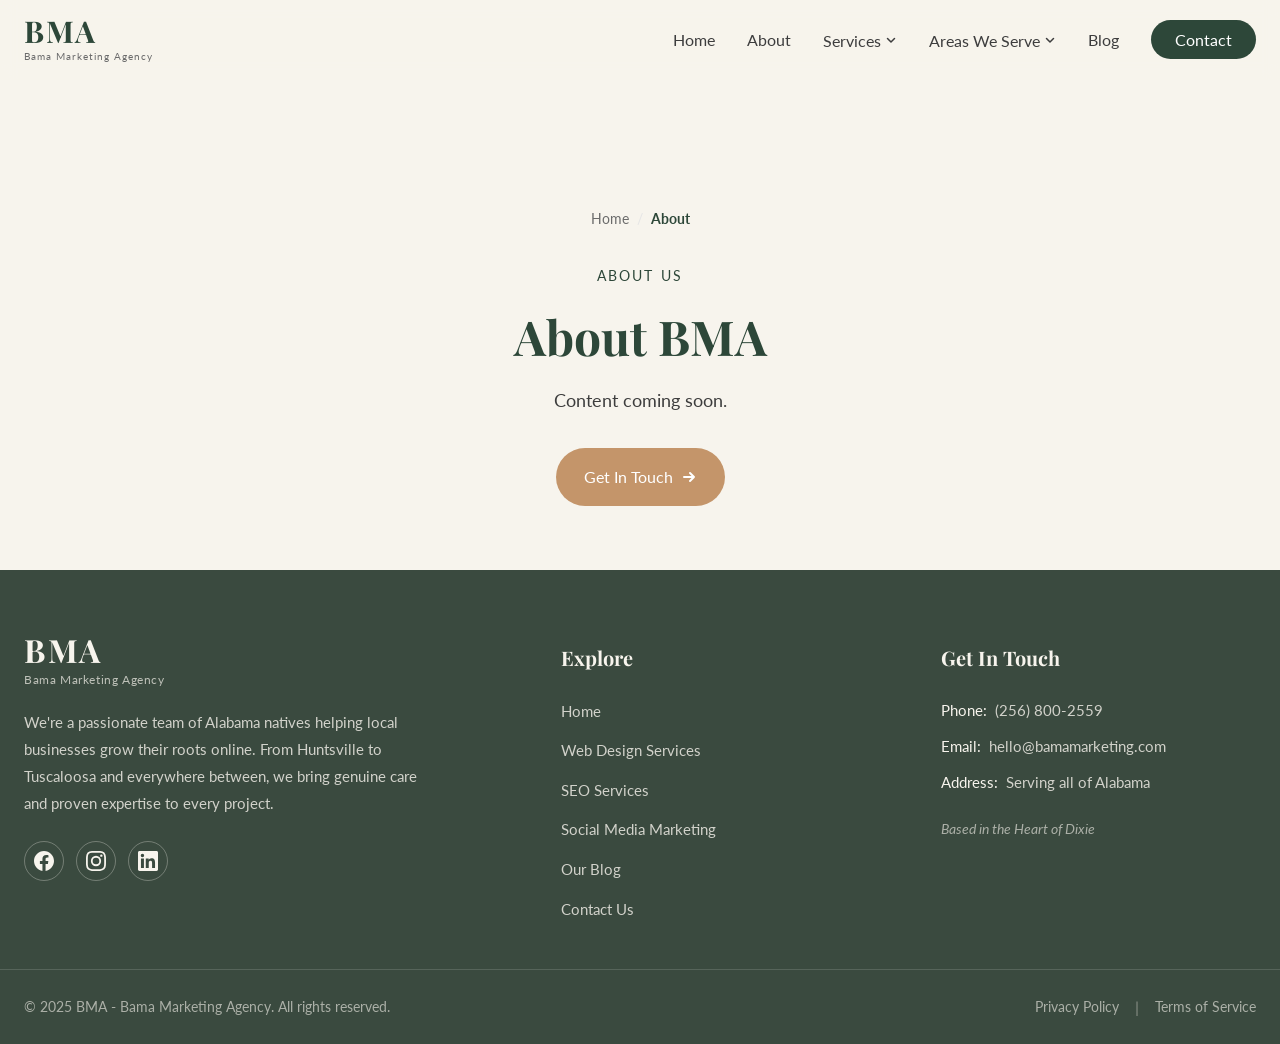
==== about.html @ 66d039c9 "Add blank page structure for all menu navigation links Create 10 new pages with consistent navigatio" ====
<!DOCTYPE html>
<html lang="en">
<head>
  <meta charset="UTF-8">
  <meta name="viewport" content="width=device-width, initial-scale=1.0">
  <title>About Us - BMA | Bama Marketing Agency</title>
  <link rel="preconnect" href="https://fonts.googleapis.com">
  <link rel="preconnect" href="https://fonts.gstatic.com" crossorigin>
  <link href="https://fonts.googleapis.com/css2?family=Lato:wght@400;700&family=Playfair+Display:wght@700&display=swap" rel="stylesheet">
  <link rel="stylesheet" href="styles.css">
</head>
<body>
  <nav class="main-nav">
    <div class="container">
      <!-- Logo -->
      <a href="/" class="logo">
        <span class="logo-text">BMA</span>
        <span class="logo-subtext">Bama Marketing Agency</span>
      </a>

      <!-- Desktop Navigation -->
      <ul class="nav-links">
        <li><a href="/" class="nav-link">Home</a></li>
        <li><a href="/about" class="nav-link">About</a></li>

        <!-- Services Dropdown -->
        <li class="dropdown">
          <button class="nav-link dropdown-trigger">
            Services
            <svg class="dropdown-chevron" width="12" height="12" viewBox="0 0 12 12" fill="none" xmlns="http://www.w3.org/2000/svg">
              <path d="M2.5 4.5L6 8L9.5 4.5" stroke="currentColor" stroke-width="1.5" stroke-linecap="round" stroke-linejoin="round"/>
            </svg>
          </button>
          <div class="dropdown-panel">
            <a href="/services/web-design" class="dropdown-link">Web Design</a>
            <a href="/services/seo" class="dropdown-link">SEO</a>
            <a href="/services/social-media" class="dropdown-link">Social Media</a>
          </div>
        </li>

        <!-- Areas Dropdown -->
        <li class="dropdown">
          <button class="nav-link dropdown-trigger">
            Areas We Serve
            <svg class="dropdown-chevron" width="12" height="12" viewBox="0 0 12 12" fill="none" xmlns="http://www.w3.org/2000/svg">
              <path d="M2.5 4.5L6 8L9.5 4.5" stroke="currentColor" stroke-width="1.5" stroke-linecap="round" stroke-linejoin="round"/>
            </svg>
          </button>
          <div class="dropdown-panel">
            <a href="/areas/huntsville" class="dropdown-link">Huntsville</a>
            <a href="/areas/birmingham" class="dropdown-link">Birmingham</a>
            <a href="/areas/tuscaloosa" class="dropdown-link">Tuscaloosa</a>
          </div>
        </li>

        <li><a href="/blog" class="nav-link">Blog</a></li>

        <li><a href="/contact" class="contact-btn">Contact</a></li>
      </ul>

      <!-- Mobile Menu Toggle -->
      <button class="mobile-menu-toggle" aria-label="Toggle mobile menu" aria-expanded="false">
        <span class="hamburger-icon">
          <span class="hamburger-line"></span>
          <span class="hamburger-line"></span>
          <span class="hamburger-line"></span>
        </span>
      </button>
    </div>
  </nav>

  <!-- Mobile Menu Overlay -->
  <div class="mobile-menu">
    <a href="/" class="mobile-nav-link">Home</a>
    <a href="/about" class="mobile-nav-link">About</a>

    <!-- Mobile Services Accordion -->
    <div class="mobile-accordion">
      <button class="mobile-accordion-header">
        Services
        <svg class="accordion-chevron" width="16" height="16" viewBox="0 0 12 12" fill="none" xmlns="http://www.w3.org/2000/svg">
          <path d="M2.5 4.5L6 8L9.5 4.5" stroke="currentColor" stroke-width="1.5" stroke-linecap="round" stroke-linejoin="round"/>
        </svg>
      </button>
      <div class="mobile-accordion-content">
        <a href="/services/web-design" class="mobile-accordion-link">Web Design</a>
        <a href="/services/seo" class="mobile-accordion-link">SEO</a>
        <a href="/services/social-media" class="mobile-accordion-link">Social Media</a>
      </div>
    </div>

    <!-- Mobile Areas Accordion -->
    <div class="mobile-accordion">
      <button class="mobile-accordion-header">
        Areas We Serve
        <svg class="accordion-chevron" width="16" height="16" viewBox="0 0 12 12" fill="none" xmlns="http://www.w3.org/2000/svg">
          <path d="M2.5 4.5L6 8L9.5 4.5" stroke="currentColor" stroke-width="1.5" stroke-linecap="round" stroke-linejoin="round"/>
        </svg>
      </button>
      <div class="mobile-accordion-content">
        <a href="/areas/huntsville" class="mobile-accordion-link">Huntsville</a>
        <a href="/areas/birmingham" class="mobile-accordion-link">Birmingham</a>
        <a href="/areas/tuscaloosa" class="mobile-accordion-link">Tuscaloosa</a>
      </div>
    </div>

    <a href="/blog" class="mobile-nav-link">Blog</a>

    <a href="/contact" class="mobile-contact-btn">Contact</a>
  </div>

  <!-- Main Content -->
  <main class="main-content">
    <!-- Page Hero Section -->
    <section class="page-hero">
      <div class="page-hero-container">
        <!-- Breadcrumb -->
        <nav class="breadcrumb" aria-label="Breadcrumb">
          <a href="/">Home</a>
          <span class="breadcrumb-separator">/</span>
          <span class="breadcrumb-current">About</span>
        </nav>

        <span class="section-label">About Us</span>
        <h1 class="page-hero-title">About BMA</h1>
        <p class="page-hero-subtitle">Content coming soon.</p>
        <a href="/contact" class="btn btn-primary">
          Get In Touch
          <svg width="16" height="16" viewBox="0 0 16 16" fill="none" xmlns="http://www.w3.org/2000/svg">
            <path d="M3 8H13M13 8L9 4M13 8L9 12" stroke="currentColor" stroke-width="2" stroke-linecap="round" stroke-linejoin="round"/>
          </svg>
        </a>
      </div>
    </section>
  </main>

  <!-- Footer -->
  <footer class="site-footer">
    <div class="footer-container">
      <div class="footer-content">
        <!-- Brand Column -->
        <div class="footer-brand">
          <a href="/" class="footer-logo">
            <span class="footer-logo-text">BMA</span>
            <span class="footer-logo-subtext">Bama Marketing Agency</span>
          </a>
          <p class="footer-description">We're a passionate team of Alabama natives helping local businesses grow their roots online. From Huntsville to Tuscaloosa and everywhere between, we bring genuine care and proven expertise to every project.</p>
          <div class="footer-social">
            <a href="https://facebook.com" class="social-link" aria-label="Facebook">
              <svg width="20" height="20" viewBox="0 0 24 24" fill="currentColor" xmlns="http://www.w3.org/2000/svg">
                <path d="M24 12.073c0-6.627-5.373-12-12-12s-12 5.373-12 12c0 5.99 4.388 10.954 10.125 11.854v-8.385H7.078v-3.47h3.047V9.43c0-3.007 1.792-4.669 4.533-4.669 1.312 0 2.686.235 2.686.235v2.953H15.83c-1.491 0-1.956.925-1.956 1.874v2.25h3.328l-.532 3.47h-2.796v8.385C19.612 23.027 24 18.062 24 12.073z"/>
              </svg>
            </a>
            <a href="https://instagram.com" class="social-link" aria-label="Instagram">
              <svg width="20" height="20" viewBox="0 0 24 24" fill="currentColor" xmlns="http://www.w3.org/2000/svg">
                <path d="M12 2.163c3.204 0 3.584.012 4.85.07 3.252.148 4.771 1.691 4.919 4.919.058 1.265.069 1.645.069 4.849 0 3.205-.012 3.584-.069 4.849-.149 3.225-1.664 4.771-4.919 4.919-1.266.058-1.644.07-4.85.07-3.204 0-3.584-.012-4.849-.07-3.26-.149-4.771-1.699-4.919-4.92-.058-1.265-.07-1.644-.07-4.849 0-3.204.013-3.583.07-4.849.149-3.227 1.664-4.771 4.919-4.919 1.266-.057 1.645-.069 4.849-.069zM12 0C8.741 0 8.333.014 7.053.072 2.695.272.273 2.69.073 7.052.014 8.333 0 8.741 0 12c0 3.259.014 3.668.072 4.948.2 4.358 2.618 6.78 6.98 6.98C8.333 23.986 8.741 24 12 24c3.259 0 3.668-.014 4.948-.072 4.354-.2 6.782-2.618 6.979-6.98.059-1.28.073-1.689.073-4.948 0-3.259-.014-3.667-.072-4.947-.196-4.354-2.617-6.78-6.979-6.98C15.668.014 15.259 0 12 0zm0 5.838a6.162 6.162 0 100 12.324 6.162 6.162 0 000-12.324zM12 16a4 4 0 110-8 4 4 0 010 8zm6.406-11.845a1.44 1.44 0 100 2.881 1.44 1.44 0 000-2.881z"/>
              </svg>
            </a>
            <a href="https://linkedin.com" class="social-link" aria-label="LinkedIn">
              <svg width="20" height="20" viewBox="0 0 24 24" fill="currentColor" xmlns="http://www.w3.org/2000/svg">
                <path d="M20.447 20.452h-3.554v-5.569c0-1.328-.027-3.037-1.852-3.037-1.853 0-2.136 1.445-2.136 2.939v5.667H9.351V9h3.414v1.561h.046c.477-.9 1.637-1.85 3.37-1.85 3.601 0 4.267 2.37 4.267 5.455v6.286zM5.337 7.433a2.062 2.062 0 01-2.063-2.065 2.064 2.064 0 112.063 2.065zm1.782 13.019H3.555V9h3.564v11.452zM22.225 0H1.771C.792 0 0 .774 0 1.729v20.542C0 23.227.792 24 1.771 24h20.451C23.2 24 24 23.227 24 22.271V1.729C24 .774 23.2 0 22.222 0h.003z"/>
              </svg>
            </a>
          </div>
        </div>

        <!-- Explore Column -->
        <div class="footer-nav">
          <h4 class="footer-heading">Explore</h4>
          <ul class="footer-links">
            <li><a href="/">Home</a></li>
            <li><a href="/services/web-design">Web Design Services</a></li>
            <li><a href="/services/seo">SEO Services</a></li>
            <li><a href="/services/social-media">Social Media Marketing</a></li>
            <li><a href="/blog">Our Blog</a></li>
            <li><a href="/contact">Contact Us</a></li>
          </ul>
        </div>

        <!-- Contact Column -->
        <div class="footer-contact">
          <h4 class="footer-heading">Get In Touch</h4>
          <ul class="footer-contact-list">
            <li>
              <span class="contact-label">Phone:</span>
              <a href="tel:2568002559">(256) 800-2559</a>
            </li>
            <li>
              <span class="contact-label">Email:</span>
              <a href="mailto:hello@bamamarketing.com">hello@bamamarketing.com</a>
            </li>
            <li>
              <span class="contact-label">Address:</span>
              <span>Serving all of Alabama</span>
            </li>
          </ul>
          <p class="footer-tagline">Based in the Heart of Dixie</p>
        </div>
      </div>
    </div>

    <!-- Footer Bottom -->
    <div class="footer-bottom">
      <div class="footer-bottom-container">
        <p class="footer-copyright">&copy; 2025 BMA - Bama Marketing Agency. All rights reserved.</p>
        <div class="footer-legal">
          <a href="/privacy">Privacy Policy</a>
          <span class="footer-divider">|</span>
          <a href="/terms">Terms of Service</a>
        </div>
      </div>
    </div>
  </footer>

  <script src="script.js"></script>
</body>
</html>
---- styles.css ----
/* ===================================
   CSS Variables & Base Styles
   =================================== */

:root {
  /* Colors */
  --deep-forest-green: #2D4739;
  --warm-cream: #F7F4ED;
  --charcoal-brown: #3D3D3D;
  --warm-gray: #6B6B6B;
  --light-sand: #EDE8DD;
  --border-color: #E5E5E5;
  --terracotta: #C4956A;
  --terracotta-hover: #B8895E;

  /* Typography */
  --font-heading: 'Playfair Display', serif;
  --font-body: 'Lato', sans-serif;

  /* Spacing */
  --header-height: 80px;
  --container-padding: 1.5rem;
  --nav-gap: 2rem;
}

/* Reset */
*,
*::before,
*::after {
  box-sizing: border-box;
  margin: 0;
  padding: 0;
}

body {
  font-family: var(--font-body);
  background-color: var(--warm-cream);
  color: var(--charcoal-brown);
  line-height: 1.6;
}

a {
  text-decoration: none;
  color: inherit;
}

button {
  background: none;
  border: none;
  cursor: pointer;
  font-family: inherit;
}

ul {
  list-style: none;
}

/* ===================================
   Animations
   =================================== */

@keyframes fadeIn {
  from {
    opacity: 0;
    transform: translateY(10px);
  }
  to {
    opacity: 1;
    transform: translateY(0);
  }
}

.fade-in {
  animation: fadeIn 0.3s ease-out forwards;
}

/* ===================================
   Main Navigation
   =================================== */

.main-nav {
  position: fixed;
  top: 0;
  left: 0;
  right: 0;
  height: var(--header-height);
  background-color: rgba(247, 244, 237, 0.95);
  backdrop-filter: blur(8px);
  -webkit-backdrop-filter: blur(8px);
  z-index: 50;
  transition: background-color 0.3s ease, box-shadow 0.3s ease;
}

.main-nav.scrolled {
  background-color: var(--warm-cream);
  box-shadow: 0 4px 6px rgba(0, 0, 0, 0.1);
}

.main-nav .container {
  max-width: 1280px;
  margin: 0 auto;
  padding: 0 var(--container-padding);
  height: 100%;
  display: flex;
  align-items: center;
  justify-content: space-between;
}

/* ===================================
   Logo
   =================================== */

.logo {
  display: flex;
  flex-direction: column;
  text-decoration: none;
}

.logo-text {
  font-family: var(--font-heading);
  font-size: 1.875rem;
  font-weight: 700;
  color: var(--deep-forest-green);
  letter-spacing: 0.05em;
  line-height: 1;
}

.logo-subtext {
  font-family: var(--font-body);
  font-size: 10px;
  color: var(--warm-gray);
  letter-spacing: 0.1em;
  margin-top: 2px;
}

/* ===================================
   Desktop Navigation Links
   =================================== */

.nav-links {
  display: none;
  align-items: center;
  gap: var(--nav-gap);
}

@media (min-width: 1024px) {
  .nav-links {
    display: flex;
  }
}

.nav-link {
  font-family: var(--font-body);
  font-weight: 400;
  color: var(--charcoal-brown);
  position: relative;
  padding: 0.5rem 0;
  transition: color 0.2s ease;
  display: inline-flex;
  align-items: center;
  gap: 0.25rem;
}

.nav-link:hover {
  color: var(--deep-forest-green);
}

/* Underline animation for regular nav links */
.nav-links > li > a.nav-link::after {
  content: '';
  position: absolute;
  bottom: 0;
  left: 0;
  width: 100%;
  height: 2px;
  background: var(--deep-forest-green);
  transform: scaleX(0);
  transform-origin: right;
  transition: transform 0.3s ease;
}

.nav-links > li > a.nav-link:hover::after {
  transform: scaleX(1);
  transform-origin: left;
}

/* ===================================
   Dropdown Menu
   =================================== */

.dropdown {
  position: relative;
}

.dropdown-trigger {
  font-size: 1rem;
  display: inline-flex;
  align-items: center;
  gap: 0.25rem;
}

.dropdown-chevron {
  transition: transform 0.2s ease;
}

.dropdown:hover .dropdown-chevron,
.dropdown.keyboard-open .dropdown-chevron {
  transform: rotate(180deg);
}

.dropdown-panel {
  position: absolute;
  top: 100%;
  left: 50%;
  transform: translateX(-50%);
  padding-top: 8px;
  visibility: hidden;
  opacity: 0;
  transition: opacity 0.2s ease, visibility 0.2s ease;
}

.dropdown:hover .dropdown-panel,
.dropdown.keyboard-open .dropdown-panel {
  visibility: visible;
  opacity: 1;
}

.dropdown-panel::before {
  content: '';
  position: absolute;
  top: 0;
  left: 0;
  right: 0;
  height: 8px;
}

.dropdown-panel > a {
  display: block;
}

.dropdown-panel > a:first-child {
  border-radius: 12px 12px 0 0;
}

.dropdown-panel > a:last-child {
  border-radius: 0 0 12px 12px;
}

.dropdown-panel {
  width: 12rem;
}

.dropdown-panel > .dropdown-link:first-child {
  border-radius: 12px 12px 0 0;
}

.dropdown-panel > .dropdown-link:last-child {
  border-radius: 0 0 12px 12px;
}

/* Inner dropdown container */
.dropdown-panel {
  background: var(--warm-cream);
  border: 1px solid var(--border-color);
  border-radius: 12px;
  box-shadow: 0 10px 25px rgba(0, 0, 0, 0.15);
  padding: 8px 0;
  overflow: hidden;
}

.dropdown-link {
  display: block;
  padding: 12px 16px;
  color: var(--charcoal-brown);
  transition: background-color 0.2s ease, color 0.2s ease;
}

.dropdown-link:hover {
  background-color: var(--light-sand);
  color: var(--deep-forest-green);
}

/* ===================================
   Contact Button (Desktop)
   =================================== */

.contact-btn {
  background-color: var(--deep-forest-green);
  color: white !important;
  border-radius: 9999px;
  padding: 10px 24px;
  transition: background-color 0.2s ease;
}

.contact-btn:hover {
  background-color: rgba(45, 71, 57, 0.9);
}

/* Remove underline effect from contact button */
.contact-btn::after {
  display: none !important;
}

/* ===================================
   Mobile Menu Toggle
   =================================== */

.mobile-menu-toggle {
  display: flex;
  align-items: center;
  justify-content: center;
  width: 24px;
  height: 24px;
  padding: 0;
  z-index: 60;
}

@media (min-width: 1024px) {
  .mobile-menu-toggle {
    display: none;
  }
}

.hamburger-icon {
  display: flex;
  flex-direction: column;
  justify-content: space-between;
  width: 24px;
  height: 18px;
  position: relative;
}

.hamburger-line {
  display: block;
  width: 100%;
  height: 2px;
  background-color: var(--deep-forest-green);
  border-radius: 2px;
  transition: transform 0.3s ease, opacity 0.3s ease;
}

/* Hamburger to X animation */
.mobile-menu-toggle.active .hamburger-line:nth-child(1) {
  transform: translateY(8px) rotate(45deg);
}

.mobile-menu-toggle.active .hamburger-line:nth-child(2) {
  opacity: 0;
}

.mobile-menu-toggle.active .hamburger-line:nth-child(3) {
  transform: translateY(-8px) rotate(-45deg);
}

/* ===================================
   Mobile Menu Overlay
   =================================== */

.mobile-menu {
  position: fixed;
  top: var(--header-height);
  left: 0;
  right: 0;
  bottom: 0;
  background-color: var(--warm-cream);
  z-index: 40;
  display: none;
  flex-direction: column;
  align-items: center;
  padding-top: 32px;
  gap: 24px;
  overflow-y: auto;
}

.mobile-menu.active {
  display: flex;
  animation: fadeIn 0.3s ease-out forwards;
}

@media (min-width: 1024px) {
  .mobile-menu {
    display: none !important;
  }
}

/* ===================================
   Mobile Navigation Links
   =================================== */

.mobile-nav-link {
  font-family: var(--font-heading);
  font-size: 1.25rem;
  color: var(--charcoal-brown);
  transition: color 0.2s ease;
}

.mobile-nav-link:hover {
  color: var(--deep-forest-green);
}

/* ===================================
   Mobile Accordion
   =================================== */

.mobile-accordion {
  width: 100%;
  text-align: center;
}

.mobile-accordion-header {
  font-family: var(--font-heading);
  font-size: 1.25rem;
  color: var(--charcoal-brown);
  width: 100%;
  padding: 0 32px;
  display: inline-flex;
  align-items: center;
  justify-content: center;
  gap: 0.5rem;
  transition: color 0.2s ease;
}

.mobile-accordion-header:hover {
  color: var(--deep-forest-green);
}

.accordion-chevron {
  transition: transform 0.3s ease;
}

.mobile-accordion.active .accordion-chevron {
  transform: rotate(180deg);
}

.mobile-accordion-content {
  display: none;
  flex-direction: column;
  align-items: center;
  gap: 8px;
  padding: 16px 16px 0 16px;
  animation: fadeIn 0.3s ease-out forwards;
}

.mobile-accordion.active .mobile-accordion-content {
  display: flex;
}

.mobile-accordion-link {
  font-family: var(--font-body);
  font-size: 18px;
  color: var(--warm-gray);
  transition: color 0.2s ease;
}

.mobile-accordion-link:hover {
  color: var(--deep-forest-green);
}

/* ===================================
   Mobile Contact Button
   =================================== */

.mobile-contact-btn {
  background-color: var(--deep-forest-green);
  color: white;
  border-radius: 9999px;
  padding: 24px 32px;
  font-size: 18px;
  margin-top: 16px;
  transition: background-color 0.2s ease;
}

.mobile-contact-btn:hover {
  background-color: rgba(45, 71, 57, 0.9);
}

/* ===================================
   Main Content
   =================================== */

.main-content {
  padding-top: var(--header-height);
}

/* ===================================
   Hero Section
   =================================== */

.hero {
  position: relative;
  min-height: 100vh;
  display: flex;
  flex-direction: column;
  justify-content: center;
  overflow: hidden;
}

.hero-background {
  position: absolute;
  inset: 0;
  z-index: -1;
}

.hero-bg-image {
  width: 100%;
  height: 100%;
  object-fit: cover;
  object-position: center;
}

.hero-overlay {
  position: absolute;
  inset: 0;
  background: linear-gradient(
    to right,
    rgba(0, 0, 0, 0.5) 0%,
    rgba(0, 0, 0, 0.3) 50%,
    rgba(0, 0, 0, 0.1) 100%
  );
}

.hero-content {
  position: relative;
  z-index: 1;
  max-width: 700px;
  padding: 2rem var(--container-padding);
  margin-left: 5%;
}

@media (min-width: 768px) {
  .hero-content {
    margin-left: 8%;
    padding: 2rem;
  }
}

@media (min-width: 1024px) {
  .hero-content {
    margin-left: 10%;
  }
}

.hero-title {
  font-family: var(--font-heading);
  font-size: clamp(2.5rem, 5vw, 4rem);
  font-weight: 700;
  color: var(--warm-cream);
  line-height: 1.1;
  margin-bottom: 1.5rem;
}

.hero-subtitle {
  font-family: var(--font-body);
  font-size: clamp(1rem, 2vw, 1.25rem);
  color: rgba(247, 244, 237, 0.9);
  line-height: 1.7;
  margin-bottom: 2rem;
  max-width: 550px;
}

/* Hero Buttons */
.hero-buttons {
  display: flex;
  flex-wrap: wrap;
  gap: 1rem;
}

.btn {
  display: inline-flex;
  align-items: center;
  justify-content: center;
  gap: 0.5rem;
  font-family: var(--font-body);
  font-size: 1rem;
  font-weight: 400;
  padding: 1rem 1.75rem;
  border-radius: 9999px;
  transition: all 0.2s ease;
  text-decoration: none;
}

.btn-primary {
  background-color: var(--terracotta);
  color: white;
}

.btn-primary:hover {
  background-color: var(--terracotta-hover);
}

.btn-outline {
  background-color: transparent;
  color: white;
  border: 1.5px solid rgba(255, 255, 255, 0.8);
}

.btn-outline:hover {
  background-color: rgba(255, 255, 255, 0.1);
  border-color: white;
}

/* Scroll Indicator */
.hero-scroll-indicator {
  position: absolute;
  bottom: 2rem;
  left: 50%;
  transform: translateX(-50%);
  display: flex;
  flex-direction: column;
  align-items: center;
  gap: 0.5rem;
  color: rgba(255, 255, 255, 0.8);
  cursor: pointer;
  transition: color 0.2s ease;
}

.hero-scroll-indicator:hover {
  color: white;
}

.hero-scroll-indicator span {
  font-family: var(--font-body);
  font-size: 0.75rem;
  letter-spacing: 0.15em;
  font-weight: 400;
}

.hero-scroll-indicator svg {
  animation: bounceDown 2s infinite;
}

@keyframes bounceDown {
  0%, 20%, 50%, 80%, 100% {
    transform: translateY(0);
  }
  40% {
    transform: translateY(6px);
  }
  60% {
    transform: translateY(3px);
  }
}

/* ===================================
   About Section (Who We Are)
   =================================== */

.about-section {
  background-color: var(--warm-cream);
  padding: 5rem var(--container-padding);
}

.about-container {
  max-width: 1280px;
  margin: 0 auto;
  display: grid;
  grid-template-columns: 1fr;
  gap: 3rem;
  align-items: center;
}

@media (min-width: 1024px) {
  .about-container {
    grid-template-columns: 1fr 1fr;
    gap: 4rem;
  }
}

.about-content {
  order: 2;
}

@media (min-width: 1024px) {
  .about-content {
    order: 1;
  }
}

.section-label {
  display: inline-block;
  font-family: var(--font-body);
  font-size: 0.875rem;
  font-weight: 400;
  color: var(--deep-forest-green);
  text-transform: uppercase;
  letter-spacing: 0.15em;
  margin-bottom: 1rem;
}

.about-title {
  font-family: var(--font-heading);
  font-size: clamp(1.75rem, 3vw, 2.5rem);
  font-weight: 700;
  color: var(--deep-forest-green);
  line-height: 1.2;
  margin-bottom: 1.5rem;
}

.about-text {
  display: flex;
  flex-direction: column;
  gap: 1.25rem;
}

.about-text p {
  font-family: var(--font-body);
  font-size: 1rem;
  line-height: 1.8;
  color: var(--charcoal-brown);
}

@media (min-width: 768px) {
  .about-text p {
    font-size: 1.0625rem;
  }
}

.about-image {
  order: 1;
}

@media (min-width: 1024px) {
  .about-image {
    order: 2;
  }
}

.about-image img {
  width: 100%;
  height: auto;
  border-radius: 12px;
  box-shadow: 0 20px 40px rgba(0, 0, 0, 0.1);
}

/* ===================================
   Services Section (What We Do)
   =================================== */

.services-section {
  position: relative;
  background-color: var(--light-sand);
  padding: 5rem var(--container-padding);
  overflow: hidden;
}

.services-decoration {
  position: absolute;
  top: 0;
  left: 0;
  width: 200px;
  height: 100%;
  background: linear-gradient(
    135deg,
    rgba(45, 71, 57, 0.15) 0%,
    rgba(45, 71, 57, 0.05) 50%,
    transparent 100%
  );
  border-radius: 0 0 50% 0;
  pointer-events: none;
}

@media (min-width: 768px) {
  .services-decoration {
    width: 300px;
  }
}

.services-container {
  position: relative;
  max-width: 1280px;
  margin: 0 auto;
}

.services-header {
  text-align: center;
  max-width: 800px;
  margin: 0 auto 3rem;
}

.services-title {
  font-family: var(--font-heading);
  font-size: clamp(1.75rem, 4vw, 2.75rem);
  font-weight: 700;
  color: var(--deep-forest-green);
  line-height: 1.2;
  margin-bottom: 1.25rem;
}

.services-subtitle {
  font-family: var(--font-body);
  font-size: 1rem;
  line-height: 1.7;
  color: var(--charcoal-brown);
}

@media (min-width: 768px) {
  .services-subtitle {
    font-size: 1.0625rem;
  }
}

.services-grid {
  display: grid;
  grid-template-columns: 1fr;
  gap: 1.5rem;
}

@media (min-width: 768px) {
  .services-grid {
    grid-template-columns: repeat(2, 1fr);
  }
}

@media (min-width: 1024px) {
  .services-grid {
    grid-template-columns: repeat(3, 1fr);
  }
}

.service-card {
  background-color: var(--warm-cream);
  border: 1px solid var(--border-color);
  border-radius: 16px;
  padding: 2rem;
  display: flex;
  flex-direction: column;
  transition: box-shadow 0.3s ease, transform 0.3s ease;
}

.service-card:hover {
  box-shadow: 0 10px 30px rgba(0, 0, 0, 0.08);
  transform: translateY(-4px);
}

.service-icon {
  width: 56px;
  height: 56px;
  display: flex;
  align-items: center;
  justify-content: center;
  background-color: var(--light-sand);
  border-radius: 12px;
  margin-bottom: 1.5rem;
  color: var(--deep-forest-green);
}

.service-card .service-title {
  font-family: var(--font-heading);
  font-size: 1.25rem;
  font-weight: 700;
  color: var(--deep-forest-green);
  margin-bottom: 0.75rem;
}

.service-description {
  font-family: var(--font-body);
  font-size: 0.9375rem;
  line-height: 1.7;
  color: var(--charcoal-brown);
  margin-bottom: 1.5rem;
  flex-grow: 1;
}

.service-link {
  display: inline-flex;
  align-items: center;
  gap: 0.5rem;
  font-family: var(--font-body);
  font-size: 0.9375rem;
  font-weight: 700;
  color: var(--deep-forest-green);
  text-decoration: none;
  transition: gap 0.2s ease;
}

.service-link:hover {
  gap: 0.75rem;
}

.service-link svg {
  transition: transform 0.2s ease;
}

.service-link:hover svg {
  transform: translateX(2px);
}

/* ===================================
   Why BMA Section
   =================================== */

.why-section {
  background-color: var(--deep-forest-green);
  padding: 5rem var(--container-padding);
}

.why-container {
  max-width: 1280px;
  margin: 0 auto;
}

.why-header {
  text-align: center;
  margin-bottom: 3.5rem;
}

.section-label-light {
  color: var(--terracotta);
}

.why-title {
  font-family: var(--font-heading);
  font-size: clamp(2rem, 4vw, 3rem);
  font-weight: 700;
  color: var(--warm-cream);
  line-height: 1.2;
}

.why-grid {
  display: grid;
  grid-template-columns: 1fr;
  gap: 2.5rem;
}

@media (min-width: 768px) {
  .why-grid {
    grid-template-columns: repeat(2, 1fr);
    gap: 3rem 4rem;
  }
}

.why-item {
  display: flex;
  gap: 1.25rem;
  align-items: flex-start;
}

.why-number {
  font-family: var(--font-heading);
  font-size: clamp(2.5rem, 5vw, 3.5rem);
  font-weight: 700;
  color: var(--terracotta);
  line-height: 1;
  flex-shrink: 0;
}

.why-content {
  padding-top: 0.5rem;
}

.why-item-title {
  font-family: var(--font-heading);
  font-size: 1.25rem;
  font-weight: 700;
  color: var(--warm-cream);
  margin-bottom: 0.75rem;
}

.why-item-text {
  font-family: var(--font-body);
  font-size: 0.9375rem;
  line-height: 1.7;
  color: rgba(247, 244, 237, 0.75);
}

/* ===================================
   Content Sections (Generic)
   =================================== */

.content-section {
  min-height: 50vh;
  display: flex;
  align-items: center;
  justify-content: center;
  padding: 4rem 2rem;
  text-align: center;
  background-color: var(--warm-cream);
}

.content-section p {
  max-width: 600px;
  font-size: 1.25rem;
  line-height: 1.8;
  color: var(--charcoal-brown);
}

/* ===================================
   Consultation CTA Section
   =================================== */

.consultation-section {
  position: relative;
  min-height: 450px;
  display: flex;
  align-items: center;
  justify-content: center;
  overflow: hidden;
}

.consultation-background {
  position: absolute;
  inset: 0;
  z-index: -1;
}

.consultation-bg-image {
  width: 100%;
  height: 100%;
  object-fit: cover;
  object-position: center;
}

.consultation-overlay {
  position: absolute;
  inset: 0;
  background: linear-gradient(
    to bottom,
    rgba(45, 55, 40, 0.6) 0%,
    rgba(35, 45, 35, 0.7) 100%
  );
}

.consultation-content {
  position: relative;
  z-index: 1;
  text-align: center;
  max-width: 800px;
  padding: 4rem var(--container-padding);
}

.consultation-title {
  font-family: var(--font-heading);
  font-size: clamp(2rem, 4vw, 3rem);
  font-weight: 700;
  color: var(--warm-cream);
  line-height: 1.2;
  margin-bottom: 1.25rem;
}

.consultation-subtitle {
  font-family: var(--font-body);
  font-size: clamp(1rem, 2vw, 1.125rem);
  line-height: 1.7;
  color: rgba(247, 244, 237, 0.9);
  margin-bottom: 2rem;
  max-width: 600px;
  margin-left: auto;
  margin-right: auto;
}

.consultation-buttons {
  display: flex;
  flex-wrap: wrap;
  justify-content: center;
  gap: 1rem;
}

.btn-outline-light {
  background-color: transparent;
  color: var(--warm-cream);
  border: 1.5px solid rgba(247, 244, 237, 0.8);
}

.btn-outline-light:hover {
  background-color: rgba(247, 244, 237, 0.1);
  border-color: var(--warm-cream);
}

/* ===================================
   Footer
   =================================== */

.site-footer {
  background-color: #3a4a3f;
}

.footer-container {
  max-width: 1280px;
  margin: 0 auto;
  padding: 4rem var(--container-padding) 3rem;
}

.footer-content {
  display: grid;
  grid-template-columns: 1fr;
  gap: 3rem;
}

@media (min-width: 768px) {
  .footer-content {
    grid-template-columns: 1.5fr 1fr 1fr;
    gap: 4rem;
  }
}

/* Footer Brand Column */
.footer-brand {
  max-width: 400px;
}

.footer-logo {
  display: flex;
  flex-direction: column;
  text-decoration: none;
  margin-bottom: 1.25rem;
}

.footer-logo-text {
  font-family: var(--font-heading);
  font-size: 2rem;
  font-weight: 700;
  color: var(--warm-cream);
  letter-spacing: 0.05em;
  line-height: 1;
}

.footer-logo-subtext {
  font-family: var(--font-body);
  font-size: 0.75rem;
  color: rgba(247, 244, 237, 0.7);
  letter-spacing: 0.05em;
  margin-top: 4px;
}

.footer-description {
  font-family: var(--font-body);
  font-size: 0.9375rem;
  line-height: 1.8;
  color: rgba(247, 244, 237, 0.8);
  margin-bottom: 1.5rem;
}

.footer-social {
  display: flex;
  gap: 0.75rem;
}

.social-link {
  display: flex;
  align-items: center;
  justify-content: center;
  width: 40px;
  height: 40px;
  border-radius: 50%;
  border: 1px solid rgba(247, 244, 237, 0.3);
  color: var(--warm-cream);
  transition: background-color 0.2s ease, border-color 0.2s ease;
}

.social-link:hover {
  background-color: rgba(247, 244, 237, 0.1);
  border-color: rgba(247, 244, 237, 0.5);
}

/* Footer Navigation Column */
.footer-nav {
  padding-top: 0.5rem;
}

.footer-heading {
  font-family: var(--font-heading);
  font-size: 1.25rem;
  font-weight: 700;
  color: var(--warm-cream);
  margin-bottom: 1.5rem;
}

.footer-links {
  display: flex;
  flex-direction: column;
  gap: 0.875rem;
}

.footer-links a {
  font-family: var(--font-body);
  font-size: 0.9375rem;
  color: rgba(247, 244, 237, 0.8);
  text-decoration: none;
  transition: color 0.2s ease;
}

.footer-links a:hover {
  color: var(--warm-cream);
}

/* Footer Contact Column */
.footer-contact {
  padding-top: 0.5rem;
}

.footer-contact-list {
  display: flex;
  flex-direction: column;
  gap: 0.75rem;
  margin-bottom: 1.5rem;
}

.footer-contact-list li {
  font-family: var(--font-body);
  font-size: 0.9375rem;
  color: rgba(247, 244, 237, 0.8);
}

.contact-label {
  color: var(--warm-cream);
  margin-right: 0.25rem;
}

.footer-contact-list a {
  color: rgba(247, 244, 237, 0.8);
  text-decoration: none;
  transition: color 0.2s ease;
}

.footer-contact-list a:hover {
  color: var(--warm-cream);
}

.footer-tagline {
  font-family: var(--font-body);
  font-style: italic;
  font-size: 0.875rem;
  color: rgba(247, 244, 237, 0.6);
}

/* Footer Bottom */
.footer-bottom {
  border-top: 1px solid rgba(247, 244, 237, 0.15);
}

.footer-bottom-container {
  max-width: 1280px;
  margin: 0 auto;
  padding: 1.5rem var(--container-padding);
  display: flex;
  flex-direction: column;
  gap: 1rem;
  align-items: center;
  text-align: center;
}

@media (min-width: 768px) {
  .footer-bottom-container {
    flex-direction: row;
    justify-content: space-between;
    text-align: left;
  }
}

.footer-copyright {
  font-family: var(--font-body);
  font-size: 0.875rem;
  color: rgba(247, 244, 237, 0.6);
}

.footer-legal {
  display: flex;
  align-items: center;
  gap: 1rem;
}

.footer-legal a {
  font-family: var(--font-body);
  font-size: 0.875rem;
  color: rgba(247, 244, 237, 0.6);
  text-decoration: none;
  transition: color 0.2s ease;
}

.footer-legal a:hover {
  color: var(--warm-cream);
}

.footer-divider {
  color: rgba(247, 244, 237, 0.4);
}

/* ===================================
   Page Hero (Service Pages)
   =================================== */

.page-hero {
  background-color: var(--warm-cream);
  padding: calc(var(--header-height) + 3rem) var(--container-padding) 4rem;
}

.page-hero-container {
  max-width: 800px;
  margin: 0 auto;
  text-align: center;
}

/* Breadcrumb */
.breadcrumb {
  display: flex;
  align-items: center;
  justify-content: center;
  gap: 0.5rem;
  font-family: var(--font-body);
  font-size: 0.875rem;
  margin-bottom: 2rem;
}

.breadcrumb a {
  color: var(--warm-gray);
  text-decoration: none;
  transition: color 0.2s ease;
}

.breadcrumb a:hover {
  color: var(--deep-forest-green);
}

.breadcrumb-separator {
  color: var(--border-color);
}

.breadcrumb-current {
  color: var(--deep-forest-green);
  font-weight: 700;
}

.page-hero .section-label {
  margin-bottom: 1.25rem;
}

.page-hero-title {
  font-family: var(--font-heading);
  font-size: clamp(2rem, 4vw, 3rem);
  font-weight: 700;
  color: var(--deep-forest-green);
  line-height: 1.2;
  margin-bottom: 1.25rem;
}

.page-hero-subtitle {
  font-family: var(--font-body);
  font-size: clamp(1rem, 2vw, 1.125rem);
  line-height: 1.7;
  color: var(--charcoal-brown);
  margin-bottom: 2rem;
  max-width: 600px;
  margin-left: auto;
  margin-right: auto;
}

/* ===================================
   Service Intro Section
   =================================== */

.service-intro-section {
  background-color: var(--light-sand);
  padding: 5rem var(--container-padding);
}

.service-intro-container {
  max-width: 1280px;
  margin: 0 auto;
  display: grid;
  grid-template-columns: 1fr;
  gap: 3rem;
  align-items: center;
}

@media (min-width: 1024px) {
  .service-intro-container {
    grid-template-columns: 1fr 1fr;
    gap: 4rem;
  }
}

.service-intro-content {
  order: 2;
}

@media (min-width: 1024px) {
  .service-intro-content {
    order: 1;
  }
}

.service-intro-title {
  font-family: var(--font-heading);
  font-size: clamp(1.75rem, 3vw, 2.25rem);
  font-weight: 700;
  color: var(--deep-forest-green);
  line-height: 1.2;
  margin-bottom: 1.5rem;
}

.service-intro-text {
  display: flex;
  flex-direction: column;
  gap: 1.25rem;
}

.service-intro-text p {
  font-family: var(--font-body);
  font-size: 1rem;
  line-height: 1.8;
  color: var(--charcoal-brown);
}

@media (min-width: 768px) {
  .service-intro-text p {
    font-size: 1.0625rem;
  }
}

.service-intro-image {
  order: 1;
}

@media (min-width: 1024px) {
  .service-intro-image {
    order: 2;
  }
}

.service-intro-image img {
  width: 100%;
  height: auto;
  border-radius: 12px;
  box-shadow: 0 20px 40px rgba(0, 0, 0, 0.1);
}

/* ===================================
   Capabilities Section
   =================================== */

.capabilities-section {
  background-color: var(--warm-cream);
  padding: 5rem var(--container-padding);
}

.capabilities-container {
  max-width: 1280px;
  margin: 0 auto;
}

.capabilities-header {
  text-align: center;
  max-width: 600px;
  margin: 0 auto 3rem;
}

.capabilities-title {
  font-family: var(--font-heading);
  font-size: clamp(1.75rem, 4vw, 2.75rem);
  font-weight: 700;
  color: var(--deep-forest-green);
  line-height: 1.2;
}

.capabilities-grid {
  display: grid;
  grid-template-columns: 1fr;
  gap: 1.5rem;
}

@media (min-width: 768px) {
  .capabilities-grid {
    grid-template-columns: repeat(2, 1fr);
  }
}

@media (min-width: 1024px) {
  .capabilities-grid {
    grid-template-columns: repeat(3, 1fr);
  }
}

.capability-card {
  background-color: var(--light-sand);
  border: 1px solid var(--border-color);
  border-radius: 16px;
  padding: 2rem;
  transition: box-shadow 0.3s ease, transform 0.3s ease;
}

.capability-card:hover {
  box-shadow: 0 10px 30px rgba(0, 0, 0, 0.08);
  transform: translateY(-4px);
}

.capability-icon {
  width: 56px;
  height: 56px;
  display: flex;
  align-items: center;
  justify-content: center;
  background-color: var(--warm-cream);
  border-radius: 12px;
  margin-bottom: 1.25rem;
  color: var(--deep-forest-green);
}

.capability-title {
  font-family: var(--font-heading);
  font-size: 1.25rem;
  font-weight: 700;
  color: var(--deep-forest-green);
  margin-bottom: 0.75rem;
}

.capability-description {
  font-family: var(--font-body);
  font-size: 0.9375rem;
  line-height: 1.7;
  color: var(--charcoal-brown);
}

/* ===================================
   Included Section (What You Get)
   =================================== */

.included-section {
  background-color: var(--deep-forest-green);
  padding: 5rem var(--container-padding);
}

.included-container {
  max-width: 1280px;
  margin: 0 auto;
}

.included-header {
  text-align: center;
  margin-bottom: 3rem;
}

.included-title {
  font-family: var(--font-heading);
  font-size: clamp(1.75rem, 4vw, 2.5rem);
  font-weight: 700;
  color: var(--warm-cream);
  line-height: 1.2;
}

.included-grid {
  display: grid;
  grid-template-columns: 1fr;
  gap: 1rem;
  max-width: 900px;
  margin: 0 auto;
}

@media (min-width: 768px) {
  .included-grid {
    grid-template-columns: repeat(2, 1fr);
    gap: 1.25rem 3rem;
  }
}

.included-item {
  display: flex;
  align-items: center;
  gap: 1rem;
}

.included-check {
  flex-shrink: 0;
  color: var(--terracotta);
}

.included-item span {
  font-family: var(--font-body);
  font-size: 1rem;
  color: var(--warm-cream);
  line-height: 1.5;
}

@media (min-width: 768px) {
  .included-item span {
    font-size: 1.0625rem;
  }
}

/* ===================================
   Pricing Section
   =================================== */

.pricing-section {
  background-color: var(--warm-cream);
  padding: 5rem var(--container-padding);
}

.pricing-container {
  max-width: 1280px;
  margin: 0 auto;
}

.pricing-header {
  text-align: center;
  max-width: 700px;
  margin: 0 auto 3rem;
}

.pricing-title {
  font-family: var(--font-heading);
  font-size: clamp(1.75rem, 4vw, 2.75rem);
  font-weight: 700;
  color: var(--deep-forest-green);
  line-height: 1.2;
  margin-bottom: 1.25rem;
}

.pricing-subtitle {
  font-family: var(--font-body);
  font-size: 1rem;
  line-height: 1.7;
  color: var(--charcoal-brown);
}

@media (min-width: 768px) {
  .pricing-subtitle {
    font-size: 1.0625rem;
  }
}

.pricing-grid {
  display: grid;
  grid-template-columns: 1fr;
  gap: 1.5rem;
  margin-bottom: 2rem;
}

@media (min-width: 768px) {
  .pricing-grid {
    grid-template-columns: repeat(3, 1fr);
    gap: 2rem;
  }
}

.pricing-card {
  background-color: var(--light-sand);
  border: 1px solid var(--border-color);
  border-radius: 16px;
  padding: 2.5rem 2rem;
  text-align: center;
  transition: box-shadow 0.3s ease, transform 0.3s ease;
}

.pricing-card:hover {
  box-shadow: 0 10px 30px rgba(0, 0, 0, 0.08);
  transform: translateY(-4px);
}

.pricing-card-featured {
  background-color: var(--deep-forest-green);
  border-color: var(--deep-forest-green);
}

.pricing-card-featured:hover {
  box-shadow: 0 15px 40px rgba(45, 71, 57, 0.25);
}

.pricing-tier {
  font-family: var(--font-heading);
  font-size: 1.25rem;
  font-weight: 700;
  color: var(--deep-forest-green);
  margin-bottom: 1.5rem;
}

.pricing-card-featured .pricing-tier {
  color: var(--warm-cream);
}

.pricing-amount {
  margin-bottom: 1.5rem;
}

.pricing-from {
  display: block;
  font-family: var(--font-body);
  font-size: 0.875rem;
  color: var(--warm-gray);
  margin-bottom: 0.25rem;
}

.pricing-card-featured .pricing-from {
  color: rgba(247, 244, 237, 0.7);
}

.pricing-price {
  font-family: var(--font-heading);
  font-size: clamp(2rem, 4vw, 2.5rem);
  font-weight: 700;
  color: var(--terracotta);
}

.pricing-card-featured .pricing-price {
  color: var(--terracotta);
}

.pricing-description {
  font-family: var(--font-body);
  font-size: 0.9375rem;
  line-height: 1.7;
  color: var(--charcoal-brown);
}

.pricing-card-featured .pricing-description {
  color: rgba(247, 244, 237, 0.85);
}

.pricing-note {
  text-align: center;
  font-family: var(--font-body);
  font-size: 1rem;
  font-style: italic;
  color: var(--warm-gray);
  max-width: 600px;
  margin: 0 auto;
}
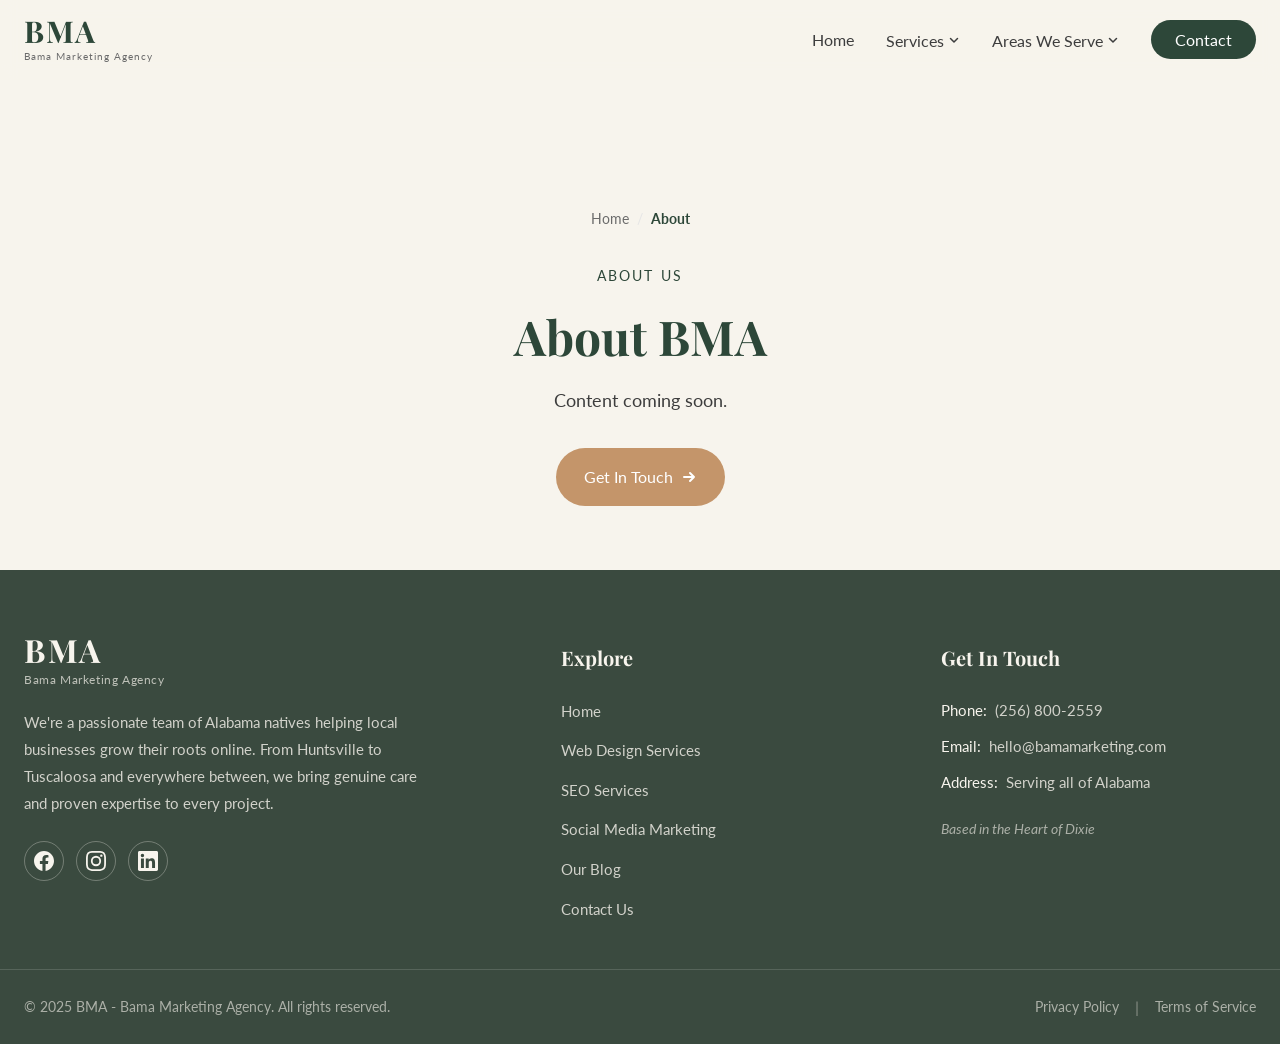
==== commit 774918b7: "Remove About link from navigation menu" ====
--- a/about.html
+++ b/about.html
@@ -13,15 +13,15 @@
   <nav class="main-nav">
     <div class="container">
       <!-- Logo -->
-      <a href="/" class="logo">
+      <a href="index.html" class="logo">
         <span class="logo-text">BMA</span>
         <span class="logo-subtext">Bama Marketing Agency</span>
       </a>
 
       <!-- Desktop Navigation -->
       <ul class="nav-links">
-        <li><a href="/" class="nav-link">Home</a></li>
-        <li><a href="/about" class="nav-link">About</a></li>
+        <li><a href="index.html" class="nav-link">Home</a></li>
+        
 
         <!-- Services Dropdown -->
         <li class="dropdown">
@@ -32,9 +32,9 @@
             </svg>
           </button>
           <div class="dropdown-panel">
-            <a href="/services/web-design" class="dropdown-link">Web Design</a>
-            <a href="/services/seo" class="dropdown-link">SEO</a>
-            <a href="/services/social-media" class="dropdown-link">Social Media</a>
+            <a href="web-design.html" class="dropdown-link">Web Design</a>
+            <a href="seo.html" class="dropdown-link">SEO</a>
+            <a href="social-media.html" class="dropdown-link">Social Media</a>
           </div>
         </li>
 
@@ -47,15 +47,15 @@
             </svg>
           </button>
           <div class="dropdown-panel">
-            <a href="/areas/huntsville" class="dropdown-link">Huntsville</a>
-            <a href="/areas/birmingham" class="dropdown-link">Birmingham</a>
-            <a href="/areas/tuscaloosa" class="dropdown-link">Tuscaloosa</a>
+            <a href="huntsville.html" class="dropdown-link">Huntsville</a>
+            <a href="birmingham.html" class="dropdown-link">Birmingham</a>
+            <a href="tuscaloosa.html" class="dropdown-link">Tuscaloosa</a>
           </div>
         </li>
 
-        <li><a href="/blog" class="nav-link">Blog</a></li>
-
-        <li><a href="/contact" class="contact-btn">Contact</a></li>
+        
+
+        <li><a href="contact.html" class="contact-btn">Contact</a></li>
       </ul>
 
       <!-- Mobile Menu Toggle -->
@@ -71,8 +71,8 @@
 
   <!-- Mobile Menu Overlay -->
   <div class="mobile-menu">
-    <a href="/" class="mobile-nav-link">Home</a>
-    <a href="/about" class="mobile-nav-link">About</a>
+    <a href="index.html" class="mobile-nav-link">Home</a>
+    <a href="about.html" class="mobile-nav-link">About</a>
 
     <!-- Mobile Services Accordion -->
     <div class="mobile-accordion">
@@ -83,9 +83,9 @@
         </svg>
       </button>
       <div class="mobile-accordion-content">
-        <a href="/services/web-design" class="mobile-accordion-link">Web Design</a>
-        <a href="/services/seo" class="mobile-accordion-link">SEO</a>
-        <a href="/services/social-media" class="mobile-accordion-link">Social Media</a>
+        <a href="web-design.html" class="mobile-accordion-link">Web Design</a>
+        <a href="seo.html" class="mobile-accordion-link">SEO</a>
+        <a href="social-media.html" class="mobile-accordion-link">Social Media</a>
       </div>
     </div>
 
@@ -98,15 +98,15 @@
         </svg>
       </button>
       <div class="mobile-accordion-content">
-        <a href="/areas/huntsville" class="mobile-accordion-link">Huntsville</a>
-        <a href="/areas/birmingham" class="mobile-accordion-link">Birmingham</a>
-        <a href="/areas/tuscaloosa" class="mobile-accordion-link">Tuscaloosa</a>
-      </div>
-    </div>
-
-    <a href="/blog" class="mobile-nav-link">Blog</a>
-
-    <a href="/contact" class="mobile-contact-btn">Contact</a>
+        <a href="huntsville.html" class="mobile-accordion-link">Huntsville</a>
+        <a href="birmingham.html" class="mobile-accordion-link">Birmingham</a>
+        <a href="tuscaloosa.html" class="mobile-accordion-link">Tuscaloosa</a>
+      </div>
+    </div>
+
+    <a href="blog.html" class="mobile-nav-link">Blog</a>
+
+    <a href="contact.html" class="mobile-contact-btn">Contact</a>
   </div>
 
   <!-- Main Content -->
@@ -116,7 +116,7 @@
       <div class="page-hero-container">
         <!-- Breadcrumb -->
         <nav class="breadcrumb" aria-label="Breadcrumb">
-          <a href="/">Home</a>
+          <a href="index.html">Home</a>
           <span class="breadcrumb-separator">/</span>
           <span class="breadcrumb-current">About</span>
         </nav>
@@ -124,7 +124,7 @@
         <span class="section-label">About Us</span>
         <h1 class="page-hero-title">About BMA</h1>
         <p class="page-hero-subtitle">Content coming soon.</p>
-        <a href="/contact" class="btn btn-primary">
+        <a href="contact.html" class="btn btn-primary">
           Get In Touch
           <svg width="16" height="16" viewBox="0 0 16 16" fill="none" xmlns="http://www.w3.org/2000/svg">
             <path d="M3 8H13M13 8L9 4M13 8L9 12" stroke="currentColor" stroke-width="2" stroke-linecap="round" stroke-linejoin="round"/>
@@ -140,7 +140,7 @@
       <div class="footer-content">
         <!-- Brand Column -->
         <div class="footer-brand">
-          <a href="/" class="footer-logo">
+          <a href="index.html" class="footer-logo">
             <span class="footer-logo-text">BMA</span>
             <span class="footer-logo-subtext">Bama Marketing Agency</span>
           </a>
@@ -168,12 +168,12 @@
         <div class="footer-nav">
           <h4 class="footer-heading">Explore</h4>
           <ul class="footer-links">
-            <li><a href="/">Home</a></li>
-            <li><a href="/services/web-design">Web Design Services</a></li>
-            <li><a href="/services/seo">SEO Services</a></li>
-            <li><a href="/services/social-media">Social Media Marketing</a></li>
-            <li><a href="/blog">Our Blog</a></li>
-            <li><a href="/contact">Contact Us</a></li>
+            <li><a href="index.html">Home</a></li>
+            <li><a href="web-design.html">Web Design Services</a></li>
+            <li><a href="seo.html">SEO Services</a></li>
+            <li><a href="social-media.html">Social Media Marketing</a></li>
+            <li><a href="blog.html">Our Blog</a></li>
+            <li><a href="contact.html">Contact Us</a></li>
           </ul>
         </div>
 
@@ -204,9 +204,9 @@
       <div class="footer-bottom-container">
         <p class="footer-copyright">&copy; 2025 BMA - Bama Marketing Agency. All rights reserved.</p>
         <div class="footer-legal">
-          <a href="/privacy">Privacy Policy</a>
+          <a href="privacy.html">Privacy Policy</a>
           <span class="footer-divider">|</span>
-          <a href="/terms">Terms of Service</a>
+          <a href="terms.html">Terms of Service</a>
         </div>
       </div>
     </div>
--- a/styles.css
+++ b/styles.css
@@ -1714,3 +1714,744 @@
   max-width: 600px;
   margin: 0 auto;
 }
+
+/* ===================================
+   Service Intro Stats (SEO Page)
+   =================================== */
+
+.service-intro-stats {
+  order: 1;
+  display: flex;
+  flex-direction: column;
+  gap: 2rem;
+  background-color: var(--warm-cream);
+  padding: 2.5rem;
+  border-radius: 16px;
+  box-shadow: 0 10px 30px rgba(0, 0, 0, 0.08);
+}
+
+@media (min-width: 1024px) {
+  .service-intro-stats {
+    order: 2;
+  }
+}
+
+.stat-item {
+  text-align: center;
+  padding-bottom: 2rem;
+  border-bottom: 1px solid var(--border-color);
+}
+
+.stat-item:last-child {
+  padding-bottom: 0;
+  border-bottom: none;
+}
+
+.stat-number {
+  display: block;
+  font-family: var(--font-heading);
+  font-size: clamp(2.5rem, 5vw, 3.5rem);
+  font-weight: 700;
+  color: var(--terracotta);
+  line-height: 1;
+  margin-bottom: 0.5rem;
+}
+
+.stat-label {
+  display: block;
+  font-family: var(--font-body);
+  font-size: 0.9375rem;
+  line-height: 1.5;
+  color: var(--charcoal-brown);
+}
+
+/* ===================================
+   Included Categories (SEO Page)
+   =================================== */
+
+.included-categories {
+  display: grid;
+  grid-template-columns: 1fr;
+  gap: 2rem;
+}
+
+@media (min-width: 768px) {
+  .included-categories {
+    grid-template-columns: repeat(2, 1fr);
+    gap: 2.5rem;
+  }
+}
+
+.included-category {
+  background-color: rgba(247, 244, 237, 0.08);
+  border: 1px solid rgba(247, 244, 237, 0.15);
+  border-radius: 16px;
+  padding: 2rem;
+}
+
+.included-category-header {
+  display: flex;
+  align-items: center;
+  gap: 1rem;
+  margin-bottom: 1.5rem;
+}
+
+.included-category-icon {
+  flex-shrink: 0;
+  color: var(--terracotta);
+}
+
+.included-category-title {
+  font-family: var(--font-heading);
+  font-size: 1.25rem;
+  font-weight: 700;
+  color: var(--warm-cream);
+}
+
+.included-category-list {
+  display: flex;
+  flex-direction: column;
+  gap: 0.75rem;
+  list-style: none;
+  padding: 0;
+  margin: 0;
+}
+
+.included-category-list li {
+  position: relative;
+  padding-left: 1.5rem;
+  font-family: var(--font-body);
+  font-size: 0.9375rem;
+  line-height: 1.6;
+  color: rgba(247, 244, 237, 0.85);
+}
+
+.included-category-list li::before {
+  content: '';
+  position: absolute;
+  left: 0;
+  top: 0.5rem;
+  width: 6px;
+  height: 6px;
+  background-color: var(--terracotta);
+  border-radius: 50%;
+}
+
+/* ===================================
+   Pricing Period (Monthly Plans)
+   =================================== */
+
+.pricing-period {
+  font-family: var(--font-body);
+  font-size: 1rem;
+  font-weight: 400;
+  color: var(--warm-gray);
+}
+
+.pricing-card-featured .pricing-period {
+  color: rgba(247, 244, 237, 0.7);
+}
+
+/* ===================================
+   Capabilities Grid Variants
+   =================================== */
+
+.capabilities-grid-4 {
+  grid-template-columns: 1fr;
+}
+
+@media (min-width: 768px) {
+  .capabilities-grid-4 {
+    grid-template-columns: repeat(2, 1fr);
+  }
+}
+
+@media (min-width: 1024px) {
+  .capabilities-grid-4 {
+    grid-template-columns: repeat(4, 1fr);
+  }
+}
+
+.capabilities-note {
+  text-align: center;
+  font-family: var(--font-body);
+  font-size: 1rem;
+  font-style: italic;
+  color: var(--warm-gray);
+  max-width: 600px;
+  margin: 2rem auto 0;
+}
+
+/* ===================================
+   Included Category Description
+   =================================== */
+
+.included-category-description {
+  font-family: var(--font-body);
+  font-size: 0.9375rem;
+  line-height: 1.7;
+  color: rgba(247, 244, 237, 0.85);
+}
+
+.included-category-wide {
+  grid-column: 1 / -1;
+}
+
+@media (min-width: 768px) {
+  .included-category-wide {
+    max-width: 700px;
+    margin: 0 auto;
+  }
+}
+
+/* ===================================
+   Area Services Section (Location Pages)
+   =================================== */
+
+.area-services-section {
+  background-color: var(--warm-cream);
+  padding: 5rem var(--container-padding);
+}
+
+.area-services-container {
+  max-width: 1280px;
+  margin: 0 auto;
+}
+
+.area-services-header {
+  text-align: center;
+  margin-bottom: 3rem;
+}
+
+.area-services-grid {
+  display: grid;
+  grid-template-columns: 1fr;
+  gap: 2rem;
+}
+
+@media (min-width: 768px) {
+  .area-services-grid {
+    grid-template-columns: repeat(3, 1fr);
+  }
+}
+
+.area-service-card {
+  background-color: var(--light-sand);
+  border: 1px solid var(--border-color);
+  border-radius: 16px;
+  padding: 2rem;
+  text-align: center;
+  transition: box-shadow 0.3s ease, transform 0.3s ease;
+}
+
+.area-service-card:hover {
+  box-shadow: 0 10px 30px rgba(0, 0, 0, 0.08);
+  transform: translateY(-4px);
+}
+
+.area-service-icon {
+  width: 64px;
+  height: 64px;
+  display: flex;
+  align-items: center;
+  justify-content: center;
+  background-color: var(--warm-cream);
+  border-radius: 50%;
+  margin: 0 auto 1.5rem;
+  color: var(--deep-forest-green);
+}
+
+.area-service-title {
+  font-family: var(--font-heading);
+  font-size: 1.25rem;
+  font-weight: 700;
+  color: var(--deep-forest-green);
+  margin-bottom: 1rem;
+}
+
+.area-service-description {
+  font-family: var(--font-body);
+  font-size: 0.9375rem;
+  line-height: 1.7;
+  color: var(--charcoal-brown);
+  margin-bottom: 1.5rem;
+}
+
+.area-service-link {
+  display: inline-flex;
+  align-items: center;
+  gap: 0.5rem;
+  font-family: var(--font-body);
+  font-size: 0.9375rem;
+  font-weight: 700;
+  color: var(--deep-forest-green);
+  text-decoration: none;
+  transition: gap 0.2s ease;
+}
+
+.area-service-link:hover {
+  gap: 0.75rem;
+}
+
+.area-service-link svg {
+  transition: transform 0.2s ease;
+}
+
+.area-service-link:hover svg {
+  transform: translateX(2px);
+}
+
+/* ===================================
+   Locations Section (Location Pages)
+   =================================== */
+
+.locations-section {
+  background-color: var(--deep-forest-green);
+  padding: 4rem var(--container-padding);
+}
+
+.locations-container {
+  max-width: 1000px;
+  margin: 0 auto;
+  text-align: center;
+}
+
+.locations-header {
+  margin-bottom: 2rem;
+}
+
+.locations-subtitle {
+  font-family: var(--font-body);
+  font-size: 1rem;
+  line-height: 1.7;
+  color: rgba(247, 244, 237, 0.85);
+  margin-top: 0.75rem;
+}
+
+.locations-tags {
+  display: flex;
+  flex-wrap: wrap;
+  justify-content: center;
+  gap: 0.75rem;
+}
+
+.location-tag {
+  display: inline-block;
+  padding: 0.5rem 1rem;
+  background-color: rgba(247, 244, 237, 0.1);
+  border: 1px solid rgba(247, 244, 237, 0.2);
+  border-radius: 9999px;
+  font-family: var(--font-body);
+  font-size: 0.875rem;
+  color: var(--warm-cream);
+  transition: background-color 0.2s ease;
+}
+
+.location-tag:hover {
+  background-color: rgba(247, 244, 237, 0.15);
+}
+
+/* ===================================
+   Industries Section (Location Pages)
+   =================================== */
+
+.industries-section {
+  background-color: var(--light-sand);
+  padding: 5rem var(--container-padding);
+}
+
+.industries-container {
+  max-width: 1000px;
+  margin: 0 auto;
+}
+
+.industries-header {
+  text-align: center;
+  margin-bottom: 2.5rem;
+}
+
+.industries-grid {
+  display: grid;
+  grid-template-columns: 1fr;
+  gap: 1rem;
+}
+
+@media (min-width: 480px) {
+  .industries-grid {
+    grid-template-columns: repeat(2, 1fr);
+  }
+}
+
+@media (min-width: 768px) {
+  .industries-grid {
+    grid-template-columns: repeat(3, 1fr);
+    gap: 1.25rem;
+  }
+}
+
+@media (min-width: 1024px) {
+  .industries-grid {
+    grid-template-columns: repeat(5, 1fr);
+  }
+}
+
+.industry-item {
+  background-color: var(--warm-cream);
+  border: 1px solid var(--border-color);
+  border-radius: 12px;
+  padding: 1.25rem 1rem;
+  text-align: center;
+  font-family: var(--font-body);
+  font-size: 0.9375rem;
+  font-weight: 700;
+  color: var(--deep-forest-green);
+  transition: box-shadow 0.2s ease, transform 0.2s ease;
+}
+
+.industry-item:hover {
+  box-shadow: 0 4px 12px rgba(0, 0, 0, 0.06);
+  transform: translateY(-2px);
+}
+
+/* ===================================
+   Testimonial Section (Location Pages)
+   =================================== */
+
+.testimonial-section {
+  background-color: var(--warm-cream);
+  padding: 5rem var(--container-padding);
+}
+
+.testimonial-container {
+  max-width: 800px;
+  margin: 0 auto;
+}
+
+.testimonial-quote {
+  text-align: center;
+  margin: 0;
+  padding: 0;
+}
+
+.testimonial-quote p {
+  font-family: var(--font-body);
+  font-size: clamp(1.125rem, 2vw, 1.375rem);
+  font-style: italic;
+  line-height: 1.8;
+  color: var(--charcoal-brown);
+  margin-bottom: 1.5rem;
+}
+
+.testimonial-quote p::before {
+  content: '"';
+}
+
+.testimonial-quote p::after {
+  content: '"';
+}
+
+.testimonial-author {
+  font-family: var(--font-body);
+  font-size: 1rem;
+  font-style: normal;
+}
+
+.testimonial-author cite {
+  font-style: normal;
+  color: var(--deep-forest-green);
+  font-weight: 700;
+}
+
+/* ===================================
+   Contact Page Styles
+   =================================== */
+
+.contact-section {
+  background-color: var(--warm-cream);
+  padding: 5rem var(--container-padding);
+}
+
+.contact-container {
+  max-width: 1200px;
+  margin: 0 auto;
+  display: grid;
+  grid-template-columns: 1fr 1fr;
+  gap: 4rem;
+}
+
+@media (max-width: 900px) {
+  .contact-container {
+    grid-template-columns: 1fr;
+    gap: 3rem;
+  }
+}
+
+/* Contact Form */
+.contact-form-wrapper {
+  background: white;
+  padding: 2.5rem;
+  border-radius: 12px;
+  box-shadow: 0 4px 20px rgba(0, 0, 0, 0.08);
+}
+
+.contact-form-title {
+  font-family: var(--font-heading);
+  font-size: 1.75rem;
+  color: var(--charcoal-brown);
+  margin-bottom: 2rem;
+}
+
+.contact-form {
+  display: flex;
+  flex-direction: column;
+  gap: 1.25rem;
+}
+
+.form-row {
+  display: grid;
+  grid-template-columns: 1fr 1fr;
+  gap: 1.25rem;
+}
+
+@media (max-width: 600px) {
+  .form-row {
+    grid-template-columns: 1fr;
+  }
+}
+
+.form-group {
+  display: flex;
+  flex-direction: column;
+  gap: 0.5rem;
+}
+
+.form-label {
+  font-family: var(--font-body);
+  font-size: 0.9375rem;
+  font-weight: 700;
+  color: var(--charcoal-brown);
+}
+
+.form-label .required {
+  color: var(--crimson-accent);
+}
+
+.form-input,
+.form-select,
+.form-textarea {
+  font-family: var(--font-body);
+  font-size: 1rem;
+  padding: 0.875rem 1rem;
+  border: 1px solid #ddd;
+  border-radius: 8px;
+  background-color: #fafafa;
+  color: var(--charcoal-brown);
+  transition: border-color 0.2s ease, box-shadow 0.2s ease;
+}
+
+.form-input:focus,
+.form-select:focus,
+.form-textarea:focus {
+  outline: none;
+  border-color: var(--deep-forest-green);
+  box-shadow: 0 0 0 3px rgba(42, 77, 62, 0.1);
+}
+
+.form-input::placeholder,
+.form-textarea::placeholder {
+  color: #999;
+}
+
+.form-select {
+  cursor: pointer;
+  appearance: none;
+  background-image: url("data:image/svg+xml,%3Csvg width='12' height='12' viewBox='0 0 12 12' fill='none' xmlns='http://www.w3.org/2000/svg'%3E%3Cpath d='M2.5 4.5L6 8L9.5 4.5' stroke='%23666' stroke-width='1.5' stroke-linecap='round' stroke-linejoin='round'/%3E%3C/svg%3E");
+  background-repeat: no-repeat;
+  background-position: right 1rem center;
+  padding-right: 2.5rem;
+}
+
+.form-textarea {
+  resize: vertical;
+  min-height: 120px;
+}
+
+.form-submit {
+  align-self: flex-start;
+  margin-top: 0.5rem;
+}
+
+.form-note {
+  font-family: var(--font-body);
+  font-size: 0.875rem;
+  color: #666;
+  margin-top: 0.5rem;
+}
+
+/* Contact Info */
+.contact-info-wrapper {
+  display: flex;
+  flex-direction: column;
+}
+
+.contact-info-title {
+  font-family: var(--font-heading);
+  font-size: 1.75rem;
+  color: var(--charcoal-brown);
+  margin-bottom: 2rem;
+}
+
+.contact-methods {
+  display: flex;
+  flex-direction: column;
+  gap: 2rem;
+}
+
+.contact-method {
+  display: flex;
+  gap: 1rem;
+  align-items: flex-start;
+}
+
+.contact-method-icon {
+  width: 48px;
+  height: 48px;
+  background-color: var(--deep-forest-green);
+  border-radius: 50%;
+  display: flex;
+  align-items: center;
+  justify-content: center;
+  flex-shrink: 0;
+}
+
+.contact-method-icon svg {
+  color: white;
+}
+
+.contact-method-content {
+  display: flex;
+  flex-direction: column;
+  gap: 0.25rem;
+}
+
+.contact-method-label {
+  font-family: var(--font-body);
+  font-size: 1rem;
+  font-weight: 700;
+  color: var(--charcoal-brown);
+  margin: 0;
+}
+
+.contact-method-value {
+  font-family: var(--font-body);
+  font-size: 1.125rem;
+  color: var(--deep-forest-green);
+  text-decoration: none;
+  font-weight: 600;
+  transition: color 0.2s ease;
+}
+
+.contact-method-value:hover {
+  color: var(--crimson-accent);
+}
+
+.contact-method-note {
+  font-family: var(--font-body);
+  font-size: 0.875rem;
+  color: #666;
+  margin: 0;
+}
+
+.contact-method-text {
+  font-family: var(--font-body);
+  font-size: 0.9375rem;
+  color: var(--charcoal-brown);
+  line-height: 1.6;
+  margin: 0;
+}
+
+.contact-social-links {
+  display: flex;
+  gap: 0.75rem;
+  margin-top: 0.5rem;
+}
+
+/* Contact FAQ Section */
+.contact-faq-section {
+  background-color: white;
+  padding: 5rem var(--container-padding);
+}
+
+.contact-faq-container {
+  max-width: 1000px;
+  margin: 0 auto;
+}
+
+.contact-faq-title {
+  font-family: var(--font-heading);
+  font-size: clamp(1.75rem, 3vw, 2.25rem);
+  color: var(--charcoal-brown);
+  text-align: center;
+  margin-bottom: 3rem;
+}
+
+.faq-grid {
+  display: grid;
+  grid-template-columns: repeat(2, 1fr);
+  gap: 2rem;
+}
+
+@media (max-width: 768px) {
+  .faq-grid {
+    grid-template-columns: 1fr;
+  }
+}
+
+.faq-item {
+  background-color: var(--warm-cream);
+  padding: 1.5rem;
+  border-radius: 12px;
+}
+
+.faq-question {
+  font-family: var(--font-body);
+  font-size: 1.0625rem;
+  font-weight: 700;
+  color: var(--deep-forest-green);
+  margin: 0 0 0.75rem 0;
+}
+
+.faq-answer {
+  font-family: var(--font-body);
+  font-size: 0.9375rem;
+  color: var(--charcoal-brown);
+  line-height: 1.7;
+  margin: 0;
+}
+
+/* Real People Section */
+.real-people-section {
+  background-color: var(--deep-forest-green);
+  padding: 5rem var(--container-padding);
+  text-align: center;
+}
+
+.real-people-container {
+  max-width: 800px;
+  margin: 0 auto;
+}
+
+.real-people-title {
+  font-family: var(--font-heading);
+  font-size: clamp(1.75rem, 3vw, 2.25rem);
+  color: white;
+  margin-bottom: 1.5rem;
+}
+
+.real-people-text {
+  font-family: var(--font-body);
+  font-size: 1.125rem;
+  color: rgba(255, 255, 255, 0.9);
+  line-height: 1.8;
+  margin: 0;
+}
